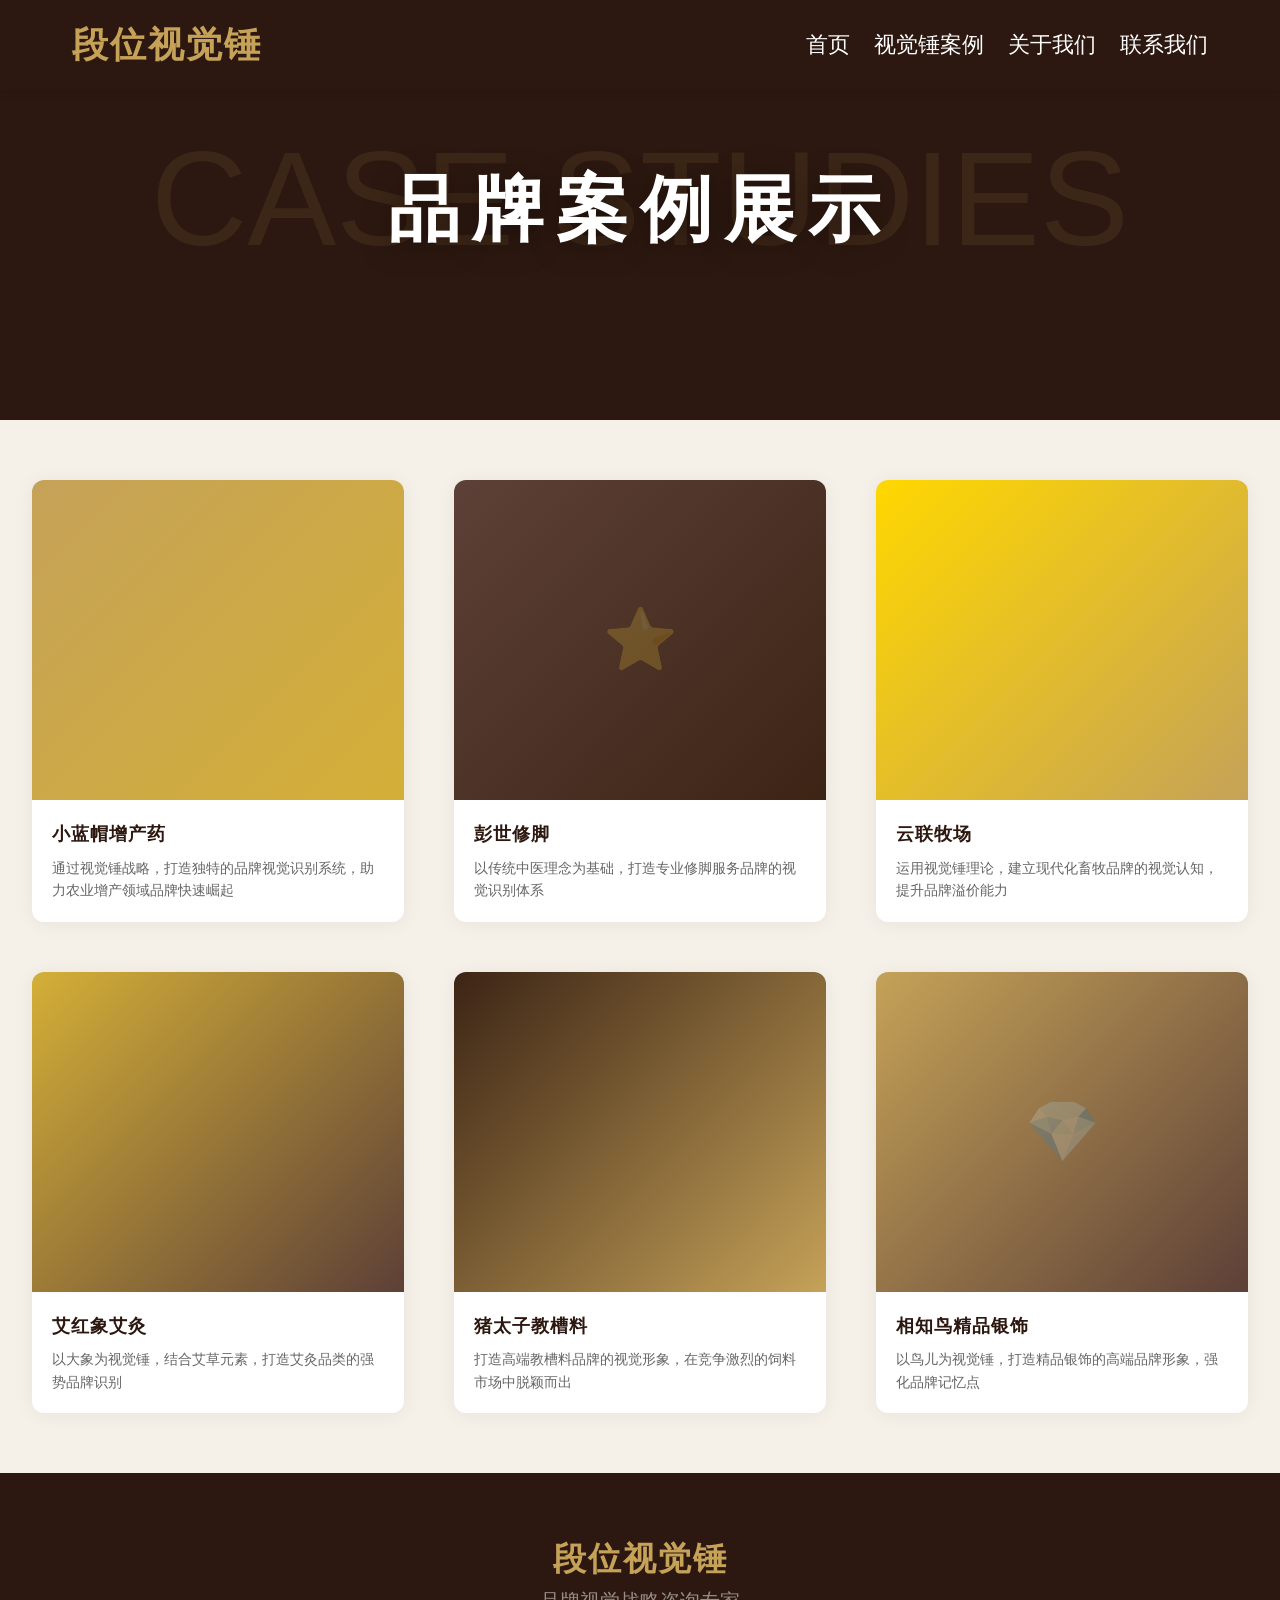
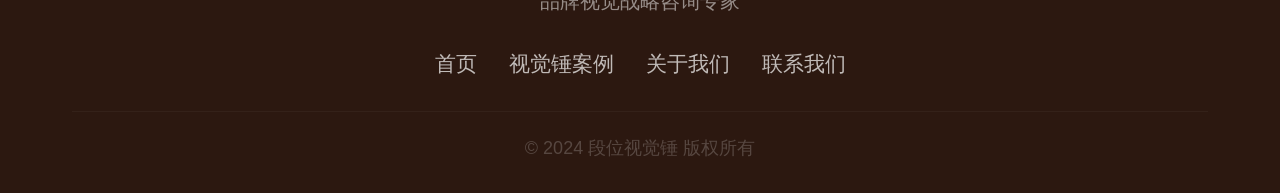
==== cases/index.html @ 08732d12 "修复移动端案例列表页背景色，与首页保持一致" ====
<!DOCTYPE html>
<html lang="zh-CN">
<head>
<meta charset="UTF-8">
<meta name="viewport" content="width=device-width, initial-scale=1.0, maximum-scale=5.0, user-scalable=yes">
<meta name="theme-color" content="#2C1810">
<title>视觉锤案例 - 段位视觉锤</title>
<style>
*{margin:0;padding:0;box-sizing:border-box}
:root{--brown:#2C1810;--brown2:#3C2415;--brown3:#5D4037;--gold:#C5A258;--gold2:#D4AF37;--cream:#F5F0E8;--white:#fff}
body{font-family:'PingFang SC','Microsoft YaHei',-apple-system,sans-serif;color:var(--brown);background:var(--cream);line-height:1.6;overflow-x:hidden}
a{text-decoration:none;color:inherit}
img{max-width:100%;display:block}
.container{max-width:1400px;margin:0 auto;padding:0 2rem}

/* Header */
.header{background:var(--brown);position:fixed;width:100%;top:0;z-index:1000;box-shadow:0 2px 10px rgba(0,0,0,.1)}
.header .container{max-width:1200px;margin:0 auto;padding:0 2rem;display:flex;justify-content:space-between;align-items:center;height:90px}
.logo{color:var(--gold);font-size:2.25rem;font-weight:700;letter-spacing:2px;white-space:nowrap}
.nav{display:flex;gap:1.5rem}
.nav a{color:var(--white);font-size:1.35rem;padding:.5rem 0;transition:color .3s}
.nav a:hover{color:var(--gold)}

/* Hamburger Menu - 仅移动端显示 */
.hamburger{display:none;flex-direction:column;cursor:pointer;gap:5px}
.hamburger span{width:25px;height:3px;background:var(--gold);border-radius:2px;transition:all .3s}
.hamburger.active span:nth-child(1){transform:rotate(45deg) translate(5px,5px)}
.hamburger.active span:nth-child(2){opacity:0}
.hamburger.active span:nth-child(3){transform:rotate(-45deg) translate(7px,-6px)}

/* Page Hero */
.page-hero{margin-top:90px;padding:60px 0;background:var(--white);text-align:center}
.page-hero .en{font-size:12px;color:var(--gold);text-transform:uppercase;letter-spacing:4px;margin-bottom:10px;display:block}
.page-hero h1{font-size:32px;color:var(--brown);font-weight:700;letter-spacing:2px;margin-bottom:15px}
.page-hero .divider{width:40px;height:2px;background:var(--gold);margin:0 auto 20px}
.page-hero p{font-size:15px;color:#888;max-width:600px;margin:0 auto;line-height:1.8}

/* Full Screen Poster - 全屏海报 */
.full-poster{width:100%;height:calc(50vh - 30px);min-height:280px;background:linear-gradient(135deg,var(--brown) 0%,var(--brown2) 40%,var(--gold) 100%);display:flex;align-items:center;justify-content:center;position:relative;overflow:hidden}
.full-poster::before{content:'';position:absolute;top:0;left:0;width:100%;height:100%;background:url('data:image/svg+xml,<svg xmlns="http://www.w3.org/2000/svg" viewBox="0 0 1920 1080"><rect fill="%232C1810" width="1920" height="1080"/><text x="960" y="540" font-family="Arial" font-size="200" fill="%23C5A258" opacity="0.1" text-anchor="middle" dominant-baseline="middle">CASE STUDIES</text></svg>') center/cover no-repeat}
.poster-content{color:var(--white);font-size:72px;font-weight:900;letter-spacing:12px;text-shadow:0 4px 30px rgba(0,0,0,.4);z-index:1}

/* Cases Section */
.cases-section{padding:60px 0;background:var(--cream)}

/* Case Grid - 三列网格布局 */
.cases-grid{
  display:grid;
  grid-template-columns:repeat(3,1fr);
  gap:50px;
  max-width:1400px;
  margin:0 auto;
}

.case-card{background:var(--white);border-radius:12px;overflow:hidden;box-shadow:0 2px 20px rgba(0,0,0,.06);transition:transform .3s,box-shadow .3s;display:block;text-decoration:none}
.case-card:hover{transform:translateY(-4px);box-shadow:0 8px 30px rgba(0,0,0,.1)}
.case-card-img{width:100%;height:320px;background-size:cover;background-position:center;position:relative}
.case-card:nth-child(1) .case-card-img{background:linear-gradient(135deg,#C5A258,#D4AF37)}
.case-card:nth-child(2) .case-card-img{background:linear-gradient(135deg,#5D4037,#3C2415)}
.case-card:nth-child(3) .case-card-img{background:linear-gradient(135deg,#FFD700,#C5A258)}
.case-card:nth-child(4) .case-card-img{background:linear-gradient(135deg,#D4AF37,#5D4037)}
.case-card:nth-child(5) .case-card-img{background:linear-gradient(135deg,#3C2415,#C5A258)}
.case-card:nth-child(6) .case-card-img{background:linear-gradient(135deg,#C5A258,#5D4037)}
.case-tag{position:absolute;top:15px;right:15px;background:var(--white);color:var(--brown);font-size:13px;padding:6px 16px;border-radius:20px;font-weight:500}
.case-card-body{padding:20px}
.case-card-body h3{font-size:18px;color:var(--brown);font-weight:700;margin-bottom:8px;letter-spacing:1px}
.case-card-body p{font-size:14px;color:#666;line-height:1.6}
.case-placeholder{display:flex;align-items:center;justify-content:center;height:320px;font-size:60px;opacity:.2}

/* Footer */
.footer{background:var(--brown);color:rgba(255,255,255,.5);padding:60px 0 30px}
.footer .container{max-width:1200px;margin:0 auto;padding:0 2rem}
.footer-brand{text-align:center;margin-bottom:30px}
.footer-brand .name{color:var(--gold);font-size:33px;font-weight:700;letter-spacing:2px;display:block}
.footer-brand .desc{color:rgba(255,255,255,.5);font-size:19.5px;margin-top:7.5px}
.footer-nav{display:flex;justify-content:center;gap:2rem;margin-bottom:30px}
.footer-nav a{color:rgba(255,255,255,.7);font-size:21px;transition:color .3s}
.footer-nav a:hover{color:var(--gold)}
.footer-copy{text-align:center;font-size:18px;opacity:.4;padding-top:22.5px;border-top:1px solid rgba(255,255,255,.1)}

/* Mobile */
@media(max-width:768px){
.header .container{max-width:100%;height:60px;padding:0 1rem}
.logo{font-size:1.4rem}
.nav{position:fixed;top:60px;left:-100%;width:100%;height:calc(100vh - 60px);background:var(--brown);flex-direction:column;align-items:center;justify-content:flex-start;padding-top:40px;gap:2rem;transition:left .3s ease}
.nav.active{left:0}
.nav a{font-size:1.2rem;color:var(--white);padding:1rem 2rem;border-bottom:1px solid rgba(255,255,255,.1);width:100%;text-align:center}
.hamburger{display:flex}
.page-hero{padding:50px 1rem}
.page-hero h1{font-size:28px;letter-spacing:2px;line-height:1.4}
.page-hero p{font-size:15px;line-height:1.8}
.contact-grid{flex-direction:column;gap:40px}
.footer-nav{flex-wrap:wrap;gap:1.5rem}
.cases-section{padding:40px 0;background:var(--cream)}
.cases-grid{grid-template-columns:1fr;gap:30px;padding:0 1rem;max-width:400px;margin:0 auto}
.case-card{border-radius:12px;overflow:hidden;box-shadow:0 4px 20px rgba(0,0,0,.08);background:var(--white)}
.case-card-img{height:384px;border-radius:12px 12px 0 0}
.case-card-body{padding:20px 15px}
.case-card-body h3{font-size:20px;font-weight:700;margin-bottom:10px;color:var(--brown)}
.case-card-body p{font-size:14px;line-height:1.7;color:#666}
.full-poster{min-height:200px;height:calc(50vh - 25px)}
.poster-content{font-size:36px;letter-spacing:6px}
}
</style>
</head>
<body>

<!-- Header -->
<header class="header">
<div class="container">
<div class="logo">段位视觉锤</div>
<div class="hamburger" id="hamburger">
<span></span>
<span></span>
<span></span>
</div>
<nav class="nav" id="nav">
<a href="../">首页</a>
<a href="./index.html">视觉锤案例</a>
<a href="../about.html">关于我们</a>
<a href="../contact.html">联系我们</a>
</nav>
</div>
</header>

<!-- Full Screen Poster - 全屏海报 -->
<div class="full-poster">
<div class="poster-content">品牌案例展示</div>
</div>

<!-- Cases Section -->
<section class="cases-section">
<div class="container">

<div class="cases-grid">
<a href="./xiaolanmao.html" class="case-card">
<div class="case-card-img"><div class="case-placeholder"></div></div>
<div class="case-card-body"><h3>小蓝帽增产药</h3><p>通过视觉锤战略，打造独特的品牌视觉识别系统，助力农业增产领域品牌快速崛起</p></div>
</a>

<a href="./pengshi.html" class="case-card">
<div class="case-card-img"><div class="case-placeholder">⭐</div></div>
<div class="case-card-body"><h3>彭世修脚</h3><p>以传统中医理念为基础，打造专业修脚服务品牌的视觉识别体系</p></div>
</a>

<a href="./yunlian.html" class="case-card">
<div class="case-card-img"><div class="case-placeholder"></div></div>
<div class="case-card-body"><h3>云联牧场</h3><p>运用视觉锤理论，建立现代化畜牧品牌的视觉认知，提升品牌溢价能力</p></div>
</a>

<a href="./aihongxiang.html" class="case-card">
<div class="case-card-img"><div class="case-placeholder"></div></div>
<div class="case-card-body"><h3>艾红象艾灸</h3><p>以大象为视觉锤，结合艾草元素，打造艾灸品类的强势品牌识别</p></div>
</a>

<a href="./zhutaizi.html" class="case-card">
<div class="case-card-img"><div class="case-placeholder"></div></div>
<div class="case-card-body"><h3>猪太子教槽料</h3><p>打造高端教槽料品牌的视觉形象，在竞争激烈的饲料市场中脱颖而出</p></div>
</a>

<a href="./xiangzhiniao.html" class="case-card">
<div class="case-card-img"><div class="case-placeholder">💎</div></div>
<div class="case-card-body"><h3>相知鸟精品银饰</h3><p>以鸟儿为视觉锤，打造精品银饰的高端品牌形象，强化品牌记忆点</p></div>
</a>
</div>

</div>
</section>

<!-- Footer -->
<footer class="footer">
<div class="container">
<div class="footer-brand"><span class="name">段位视觉锤</span><span class="desc">品牌视觉战略咨询专家</span></div>
<div class="footer-nav"><a href="../">首页</a><a href="./index.html">视觉锤案例</a><a href="../about.html">关于我们</a><a href="../contact.html">联系我们</a></div>
<div class="footer-copy">&copy; 2024 段位视觉锤 版权所有</div>
</div>
</footer>

<!-- 微信浏览器跳转提示 -->


<script>
// Hamburger Menu
document.getElementById('hamburger').addEventListener('click',function(){
  this.classList.toggle('active');
  document.getElementById('nav').classList.toggle('active');
});

// Close menu when clicking a link
document.querySelectorAll('.nav a').forEach(function(link){
  link.addEventListener('click',function(){
    document.getElementById('hamburger').classList.remove('active');
    document.getElementById('nav').classList.remove('active');
  });
});
</script>

</body>
</html>
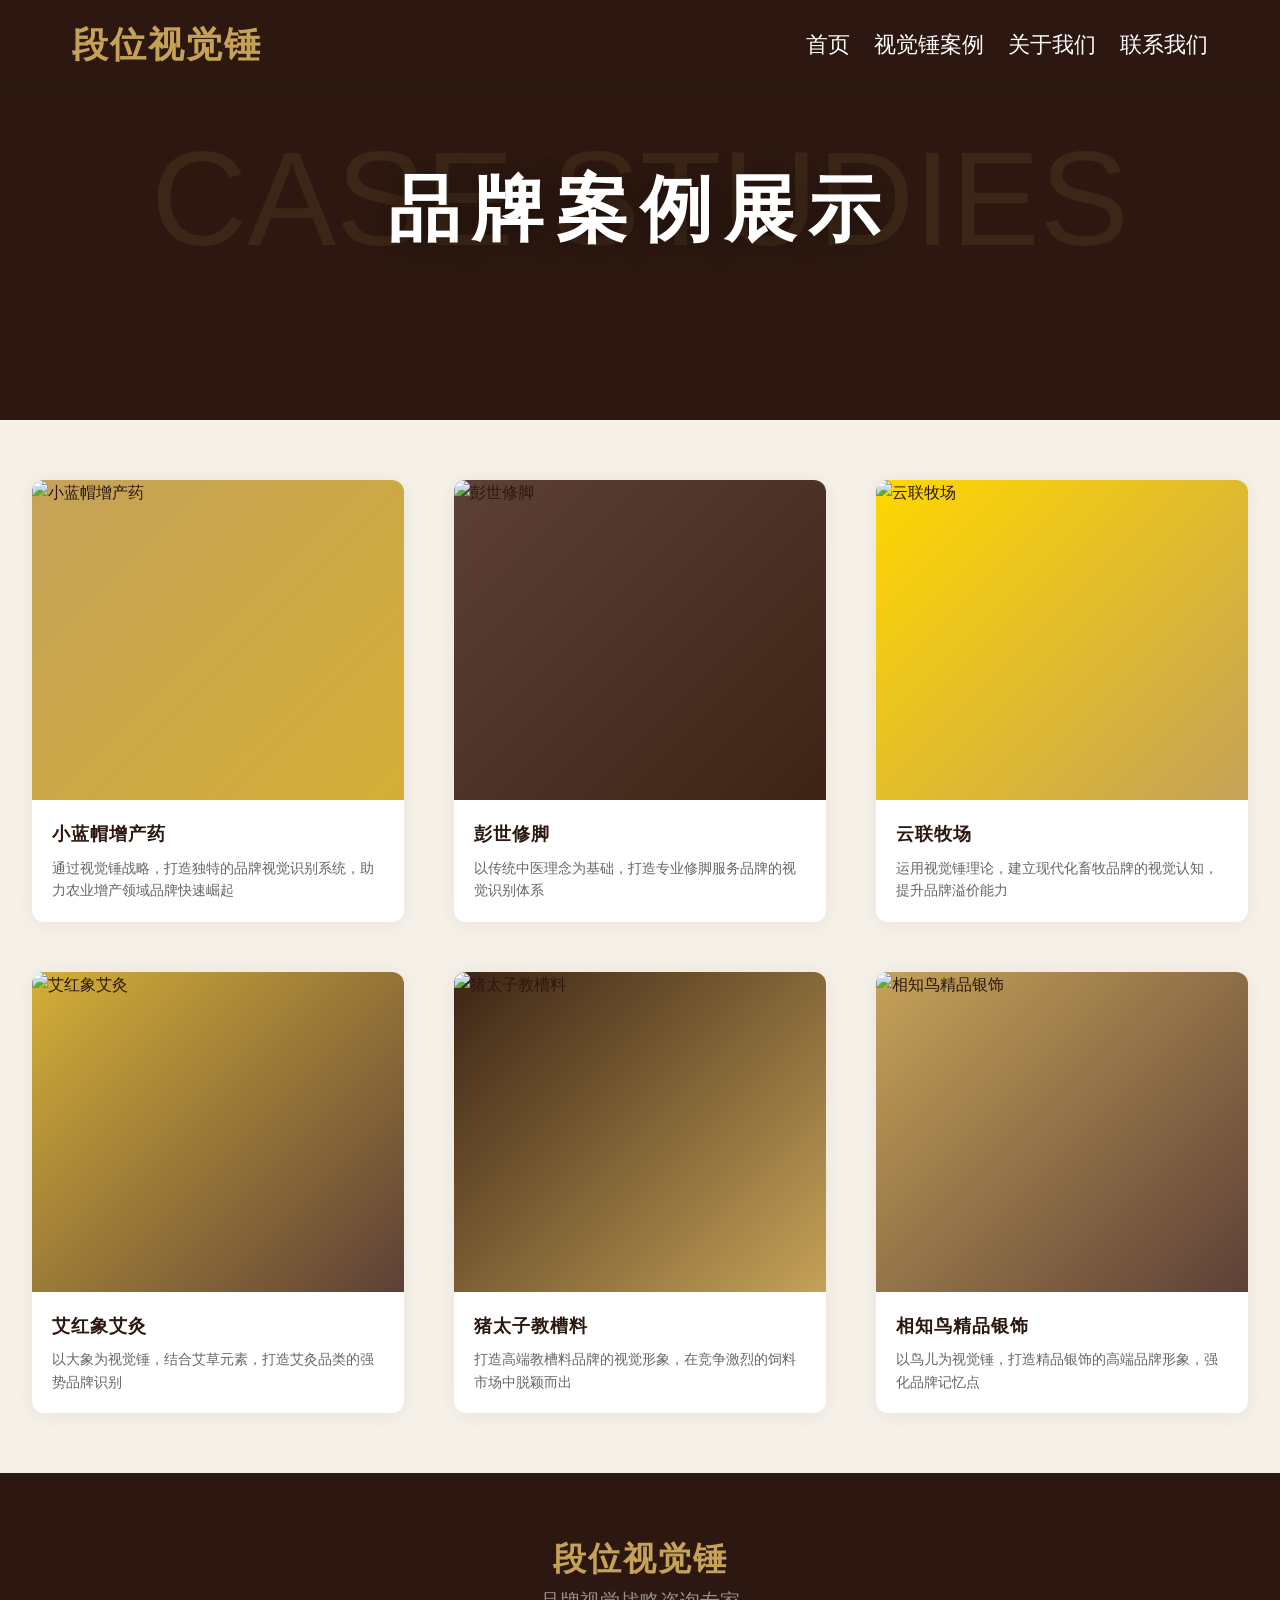
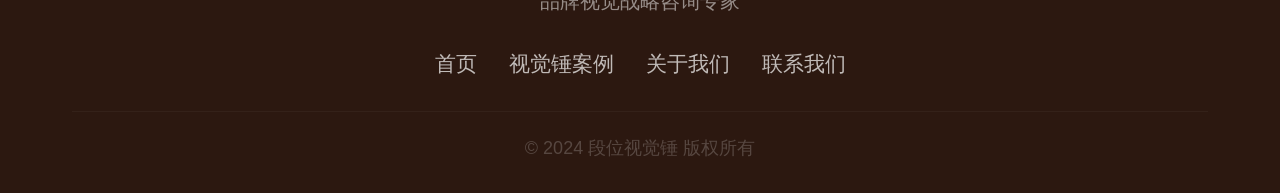
==== commit c5b1a726: "所有页面添加图片引用，创建images子文件夹结构" ====
--- a/cases/index.html
+++ b/cases/index.html
@@ -38,6 +38,7 @@
 /* Full Screen Poster - 全屏海报 */
 .full-poster{width:100%;height:calc(50vh - 30px);min-height:280px;background:linear-gradient(135deg,var(--brown) 0%,var(--brown2) 40%,var(--gold) 100%);display:flex;align-items:center;justify-content:center;position:relative;overflow:hidden}
 .full-poster::before{content:'';position:absolute;top:0;left:0;width:100%;height:100%;background:url('data:image/svg+xml,<svg xmlns="http://www.w3.org/2000/svg" viewBox="0 0 1920 1080"><rect fill="%232C1810" width="1920" height="1080"/><text x="960" y="540" font-family="Arial" font-size="200" fill="%23C5A258" opacity="0.1" text-anchor="middle" dominant-baseline="middle">CASE STUDIES</text></svg>') center/cover no-repeat}
+.full-poster>img{position:absolute;top:0;left:0;width:100%;height:100%;object-fit:cover;z-index:0}
 .poster-content{color:var(--white);font-size:72px;font-weight:900;letter-spacing:12px;text-shadow:0 4px 30px rgba(0,0,0,.4);z-index:1}
 
 /* Cases Section */
@@ -65,7 +66,7 @@
 .case-card-body{padding:20px}
 .case-card-body h3{font-size:18px;color:var(--brown);font-weight:700;margin-bottom:8px;letter-spacing:1px}
 .case-card-body p{font-size:14px;color:#666;line-height:1.6}
-.case-placeholder{display:flex;align-items:center;justify-content:center;height:320px;font-size:60px;opacity:.2}
+.case-card-img img{width:100%;height:100%;object-fit:cover}
 
 /* Footer */
 .footer{background:var(--brown);color:rgba(255,255,255,.5);padding:60px 0 30px}
@@ -80,6 +81,7 @@
 
 /* Mobile */
 @media(max-width:768px){
+.container{max-width:100%;padding:0 1rem}
 .header .container{max-width:100%;height:60px;padding:0 1rem}
 .logo{font-size:1.4rem}
 .nav{position:fixed;top:60px;left:-100%;width:100%;height:calc(100vh - 60px);background:var(--brown);flex-direction:column;align-items:center;justify-content:flex-start;padding-top:40px;gap:2rem;transition:left .3s ease}
@@ -125,6 +127,7 @@
 
 <!-- Full Screen Poster - 全屏海报 -->
 <div class="full-poster">
+<img src="../images/poster/cases-poster.jpg" alt="品牌案例展示">
 <div class="poster-content">品牌案例展示</div>
 </div>
 
@@ -134,32 +137,32 @@
 
 <div class="cases-grid">
 <a href="./xiaolanmao.html" class="case-card">
-<div class="case-card-img"><div class="case-placeholder"></div></div>
+<div class="case-card-img"><img src="../images/cases/xiaolanmao.jpg" alt="小蓝帽增产药"></div>
 <div class="case-card-body"><h3>小蓝帽增产药</h3><p>通过视觉锤战略，打造独特的品牌视觉识别系统，助力农业增产领域品牌快速崛起</p></div>
 </a>
 
 <a href="./pengshi.html" class="case-card">
-<div class="case-card-img"><div class="case-placeholder">⭐</div></div>
+<div class="case-card-img"><img src="../images/cases/pengshi.jpg" alt="彭世修脚"></div>
 <div class="case-card-body"><h3>彭世修脚</h3><p>以传统中医理念为基础，打造专业修脚服务品牌的视觉识别体系</p></div>
 </a>
 
 <a href="./yunlian.html" class="case-card">
-<div class="case-card-img"><div class="case-placeholder"></div></div>
+<div class="case-card-img"><img src="../images/cases/yunlian.jpg" alt="云联牧场"></div>
 <div class="case-card-body"><h3>云联牧场</h3><p>运用视觉锤理论，建立现代化畜牧品牌的视觉认知，提升品牌溢价能力</p></div>
 </a>
 
 <a href="./aihongxiang.html" class="case-card">
-<div class="case-card-img"><div class="case-placeholder"></div></div>
+<div class="case-card-img"><img src="../images/cases/aihongxiang.jpg" alt="艾红象艾灸"></div>
 <div class="case-card-body"><h3>艾红象艾灸</h3><p>以大象为视觉锤，结合艾草元素，打造艾灸品类的强势品牌识别</p></div>
 </a>
 
 <a href="./zhutaizi.html" class="case-card">
-<div class="case-card-img"><div class="case-placeholder"></div></div>
+<div class="case-card-img"><img src="../images/cases/zhutaizi.jpg" alt="猪太子教槽料"></div>
 <div class="case-card-body"><h3>猪太子教槽料</h3><p>打造高端教槽料品牌的视觉形象，在竞争激烈的饲料市场中脱颖而出</p></div>
 </a>
 
 <a href="./xiangzhiniao.html" class="case-card">
-<div class="case-card-img"><div class="case-placeholder">💎</div></div>
+<div class="case-card-img"><img src="../images/cases/xiangzhiniao.jpg" alt="相知鸟精品银饰"></div>
 <div class="case-card-body"><h3>相知鸟精品银饰</h3><p>以鸟儿为视觉锤，打造精品银饰的高端品牌形象，强化品牌记忆点</p></div>
 </a>
 </div>
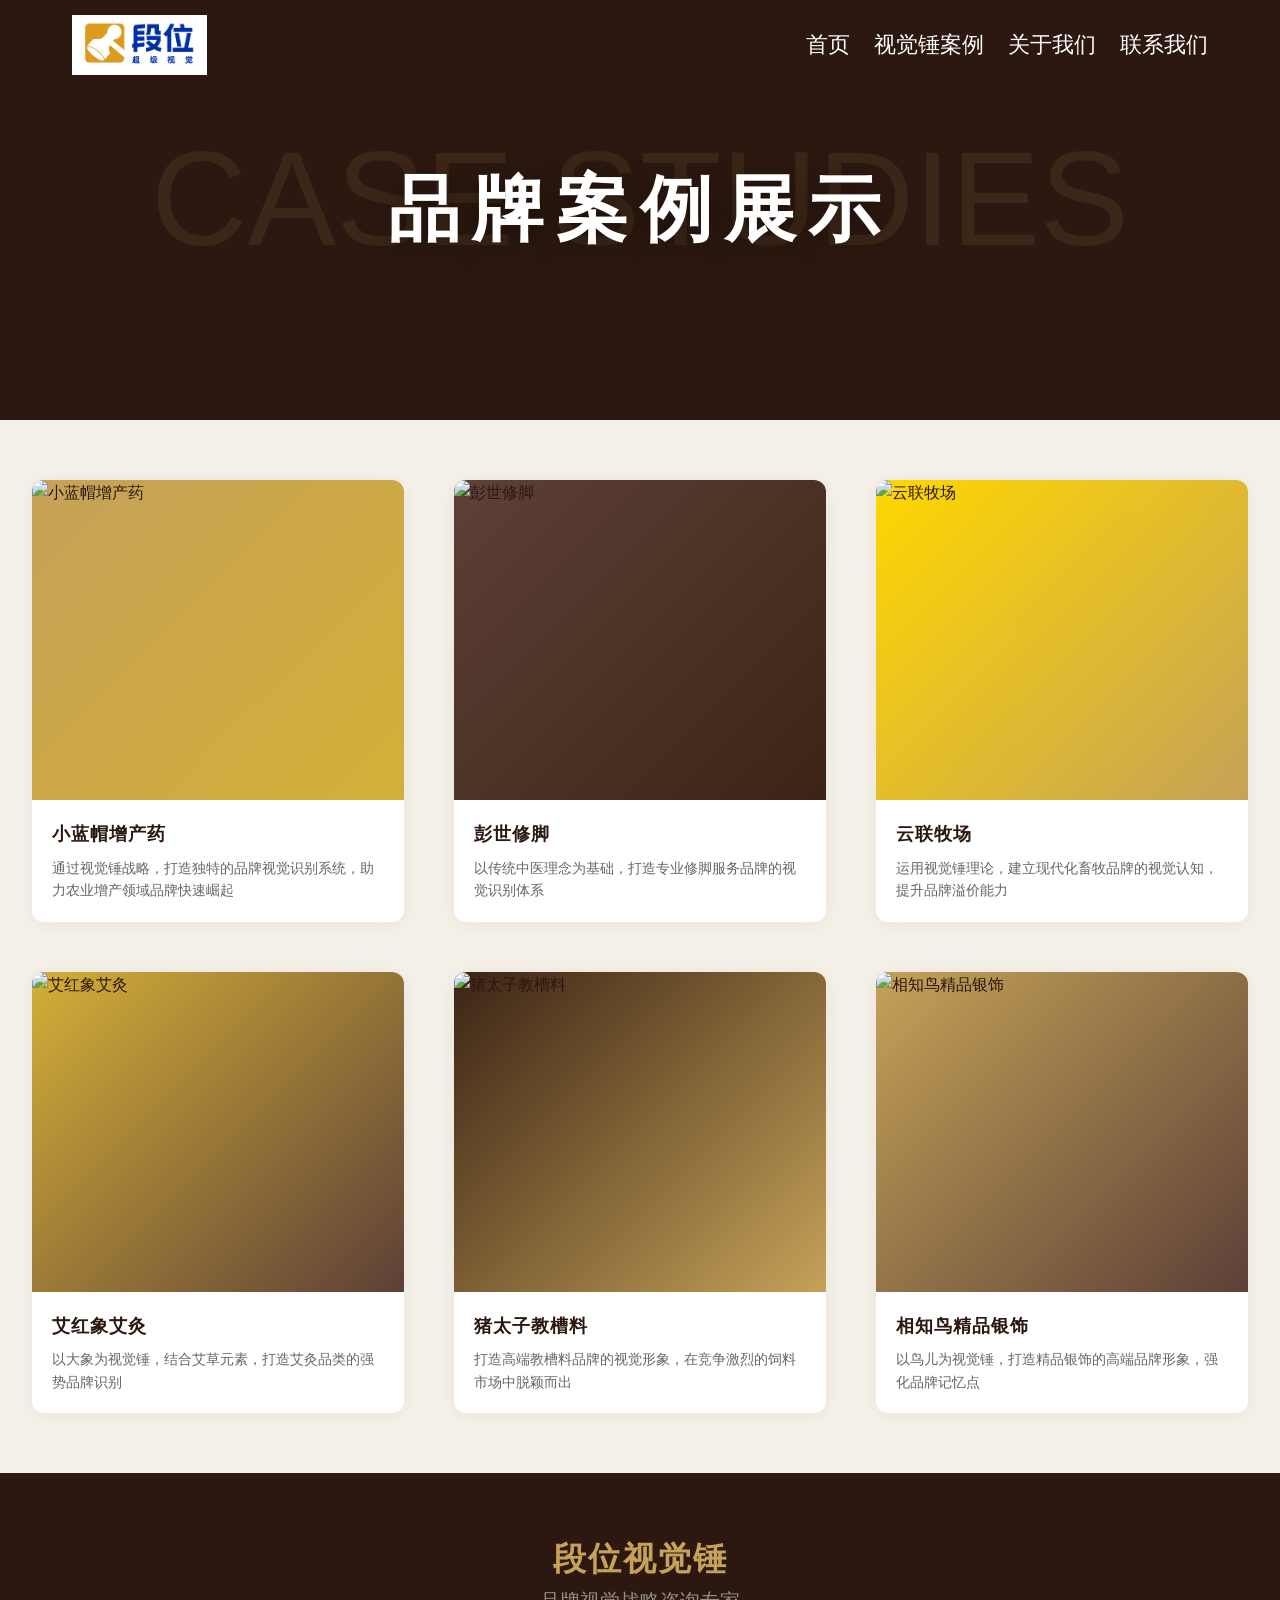
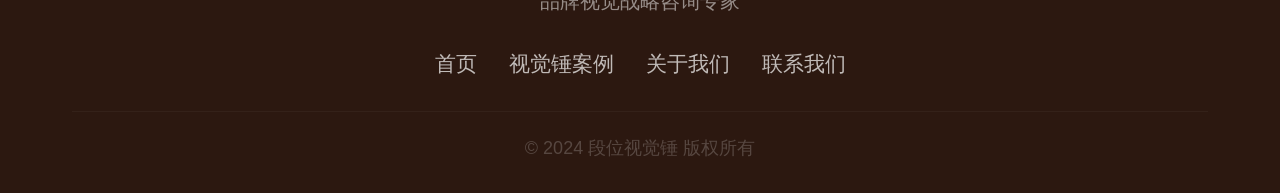
==== commit 35be4254: "全站页眉替换为Logo图片" ====
--- a/cases/index.html
+++ b/cases/index.html
@@ -16,7 +16,7 @@
 /* Header */
 .header{background:var(--brown);position:fixed;width:100%;top:0;z-index:1000;box-shadow:0 2px 10px rgba(0,0,0,.1)}
 .header .container{max-width:1200px;margin:0 auto;padding:0 2rem;display:flex;justify-content:space-between;align-items:center;height:90px}
-.logo{color:var(--gold);font-size:2.25rem;font-weight:700;letter-spacing:2px;white-space:nowrap}
+.logo{height:60px;width:auto}
 .nav{display:flex;gap:1.5rem}
 .nav a{color:var(--white);font-size:1.35rem;padding:.5rem 0;transition:color .3s}
 .nav a:hover{color:var(--gold)}
@@ -83,7 +83,7 @@
 @media(max-width:768px){
 .container{max-width:100%;padding:0 1rem}
 .header .container{max-width:100%;height:60px;padding:0 1rem}
-.logo{font-size:1.4rem}
+.logo{height:44px;width:auto}
 .nav{position:fixed;top:60px;left:-100%;width:100%;height:calc(100vh - 60px);background:var(--brown);flex-direction:column;align-items:center;justify-content:flex-start;padding-top:40px;gap:2rem;transition:left .3s ease}
 .nav.active{left:0}
 .nav a{font-size:1.2rem;color:var(--white);padding:1rem 2rem;border-bottom:1px solid rgba(255,255,255,.1);width:100%;text-align:center}
@@ -110,7 +110,7 @@
 <!-- Header -->
 <header class="header">
 <div class="container">
-<div class="logo">段位视觉锤</div>
+<img class="logo" src="../images/logo/logo.jpg" alt="段位超级视觉">
 <div class="hamburger" id="hamburger">
 <span></span>
 <span></span>
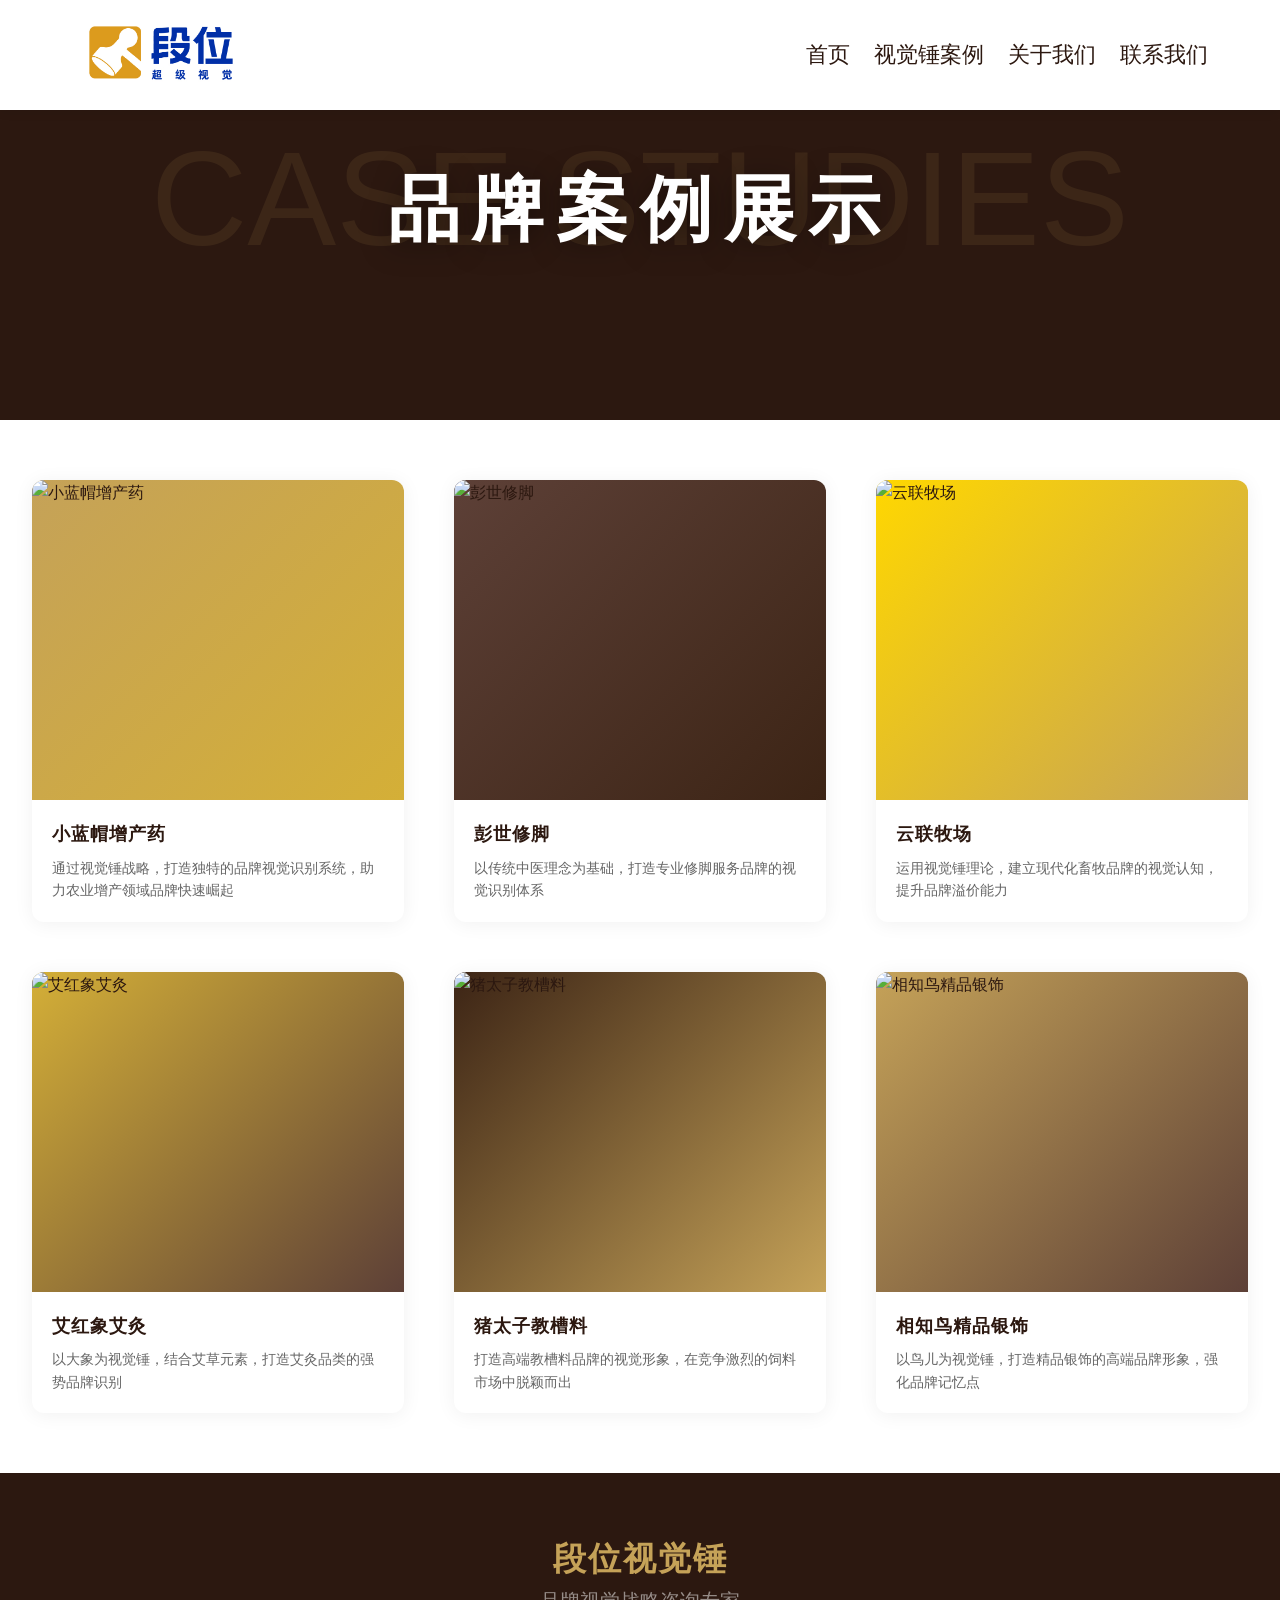
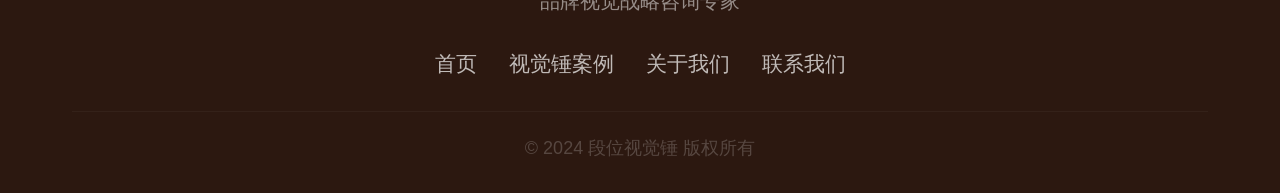
==== commit 15c5e38d: "全站底色改白色，页眉加高到110px，Logo放大到80px" ====
--- a/cases/index.html
+++ b/cases/index.html
@@ -8,28 +8,28 @@
 <style>
 *{margin:0;padding:0;box-sizing:border-box}
 :root{--brown:#2C1810;--brown2:#3C2415;--brown3:#5D4037;--gold:#C5A258;--gold2:#D4AF37;--cream:#F5F0E8;--white:#fff}
-body{font-family:'PingFang SC','Microsoft YaHei',-apple-system,sans-serif;color:var(--brown);background:var(--cream);line-height:1.6;overflow-x:hidden}
+body{font-family:'PingFang SC','Microsoft YaHei',-apple-system,sans-serif;color:var(--brown);background:var(--white);line-height:1.6;overflow-x:hidden}
 a{text-decoration:none;color:inherit}
 img{max-width:100%;display:block}
 .container{max-width:1400px;margin:0 auto;padding:0 2rem}
 
 /* Header */
-.header{background:var(--brown);position:fixed;width:100%;top:0;z-index:1000;box-shadow:0 2px 10px rgba(0,0,0,.1)}
-.header .container{max-width:1200px;margin:0 auto;padding:0 2rem;display:flex;justify-content:space-between;align-items:center;height:90px}
-.logo{height:60px;width:auto}
+.header{background:var(--white);position:fixed;width:100%;top:0;z-index:1000;box-shadow:0 2px 10px rgba(0,0,0,.08)}
+.header .container{max-width:1200px;margin:0 auto;padding:0 2rem;display:flex;justify-content:space-between;align-items:center;height:110px}
+.logo{height:80px;width:auto}
 .nav{display:flex;gap:1.5rem}
-.nav a{color:var(--white);font-size:1.35rem;padding:.5rem 0;transition:color .3s}
+.nav a{color:var(--brown);font-size:1.35rem;padding:.5rem 0;transition:color .3s}
 .nav a:hover{color:var(--gold)}
 
 /* Hamburger Menu - 仅移动端显示 */
 .hamburger{display:none;flex-direction:column;cursor:pointer;gap:5px}
-.hamburger span{width:25px;height:3px;background:var(--gold);border-radius:2px;transition:all .3s}
+.hamburger span{width:25px;height:3px;background:var(--brown);border-radius:2px;transition:all .3s}
 .hamburger.active span:nth-child(1){transform:rotate(45deg) translate(5px,5px)}
 .hamburger.active span:nth-child(2){opacity:0}
 .hamburger.active span:nth-child(3){transform:rotate(-45deg) translate(7px,-6px)}
 
 /* Page Hero */
-.page-hero{margin-top:90px;padding:60px 0;background:var(--white);text-align:center}
+.page-hero{margin-top:110px;padding:60px 0;background:var(--white);text-align:center}
 .page-hero .en{font-size:12px;color:var(--gold);text-transform:uppercase;letter-spacing:4px;margin-bottom:10px;display:block}
 .page-hero h1{font-size:32px;color:var(--brown);font-weight:700;letter-spacing:2px;margin-bottom:15px}
 .page-hero .divider{width:40px;height:2px;background:var(--gold);margin:0 auto 20px}
@@ -42,7 +42,7 @@
 .poster-content{color:var(--white);font-size:72px;font-weight:900;letter-spacing:12px;text-shadow:0 4px 30px rgba(0,0,0,.4);z-index:1}
 
 /* Cases Section */
-.cases-section{padding:60px 0;background:var(--cream)}
+.cases-section{padding:60px 0;background:var(--white)}
 
 /* Case Grid - 三列网格布局 */
 .cases-grid{
@@ -82,9 +82,9 @@
 /* Mobile */
 @media(max-width:768px){
 .container{max-width:100%;padding:0 1rem}
-.header .container{max-width:100%;height:60px;padding:0 1rem}
-.logo{height:44px;width:auto}
-.nav{position:fixed;top:60px;left:-100%;width:100%;height:calc(100vh - 60px);background:var(--brown);flex-direction:column;align-items:center;justify-content:flex-start;padding-top:40px;gap:2rem;transition:left .3s ease}
+.header .container{max-width:100%;height:80px;padding:0 1rem}
+.logo{height:55px;width:auto}
+.nav{position:fixed;top:80px;left:-100%;width:100%;height:calc(100vh - 80px);background:var(--brown);flex-direction:column;align-items:center;justify-content:flex-start;padding-top:40px;gap:2rem;transition:left .3s ease}
 .nav.active{left:0}
 .nav a{font-size:1.2rem;color:var(--white);padding:1rem 2rem;border-bottom:1px solid rgba(255,255,255,.1);width:100%;text-align:center}
 .hamburger{display:flex}
@@ -93,7 +93,7 @@
 .page-hero p{font-size:15px;line-height:1.8}
 .contact-grid{flex-direction:column;gap:40px}
 .footer-nav{flex-wrap:wrap;gap:1.5rem}
-.cases-section{padding:40px 0;background:var(--cream)}
+.cases-section{padding:40px 0;background:var(--white)}
 .cases-grid{grid-template-columns:1fr;gap:30px;padding:0 1rem;max-width:400px;margin:0 auto}
 .case-card{border-radius:12px;overflow:hidden;box-shadow:0 4px 20px rgba(0,0,0,.08);background:var(--white)}
 .case-card-img{height:384px;border-radius:12px 12px 0 0}
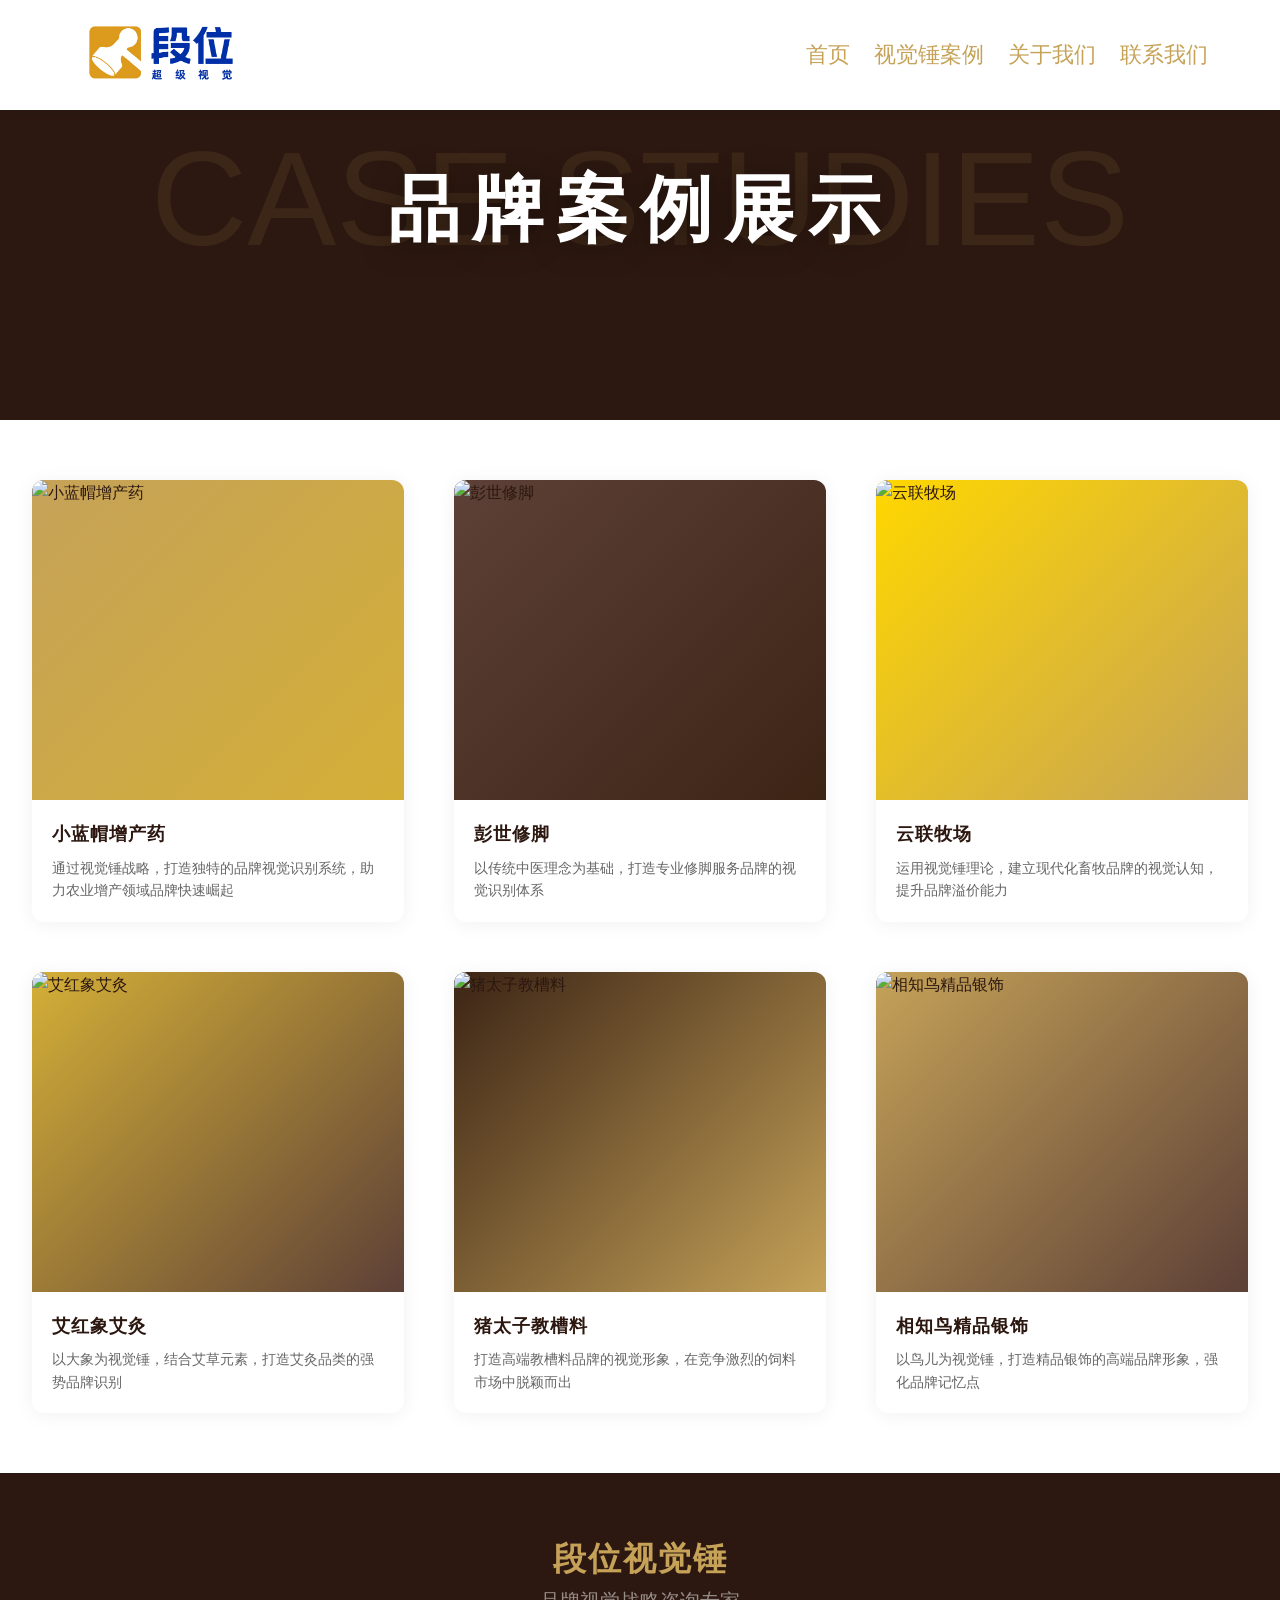
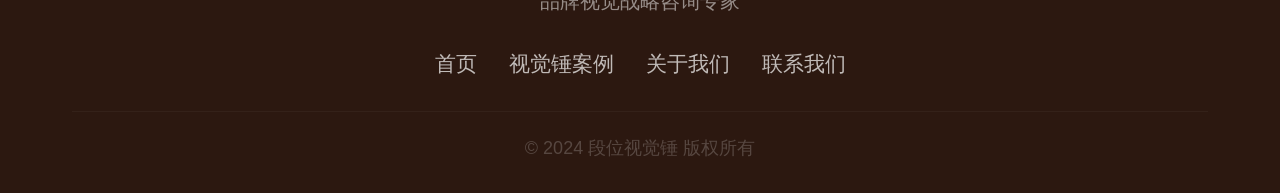
==== commit e4c00a41: "全站导航文字改为金色" ====
--- a/cases/index.html
+++ b/cases/index.html
@@ -18,7 +18,7 @@
 .header .container{max-width:1200px;margin:0 auto;padding:0 2rem;display:flex;justify-content:space-between;align-items:center;height:110px}
 .logo{height:80px;width:auto}
 .nav{display:flex;gap:1.5rem}
-.nav a{color:var(--brown);font-size:1.35rem;padding:.5rem 0;transition:color .3s}
+.nav a{color:var(--gold);font-size:1.35rem;padding:.5rem 0;transition:color .3s}
 .nav a:hover{color:var(--gold)}
 
 /* Hamburger Menu - 仅移动端显示 */
